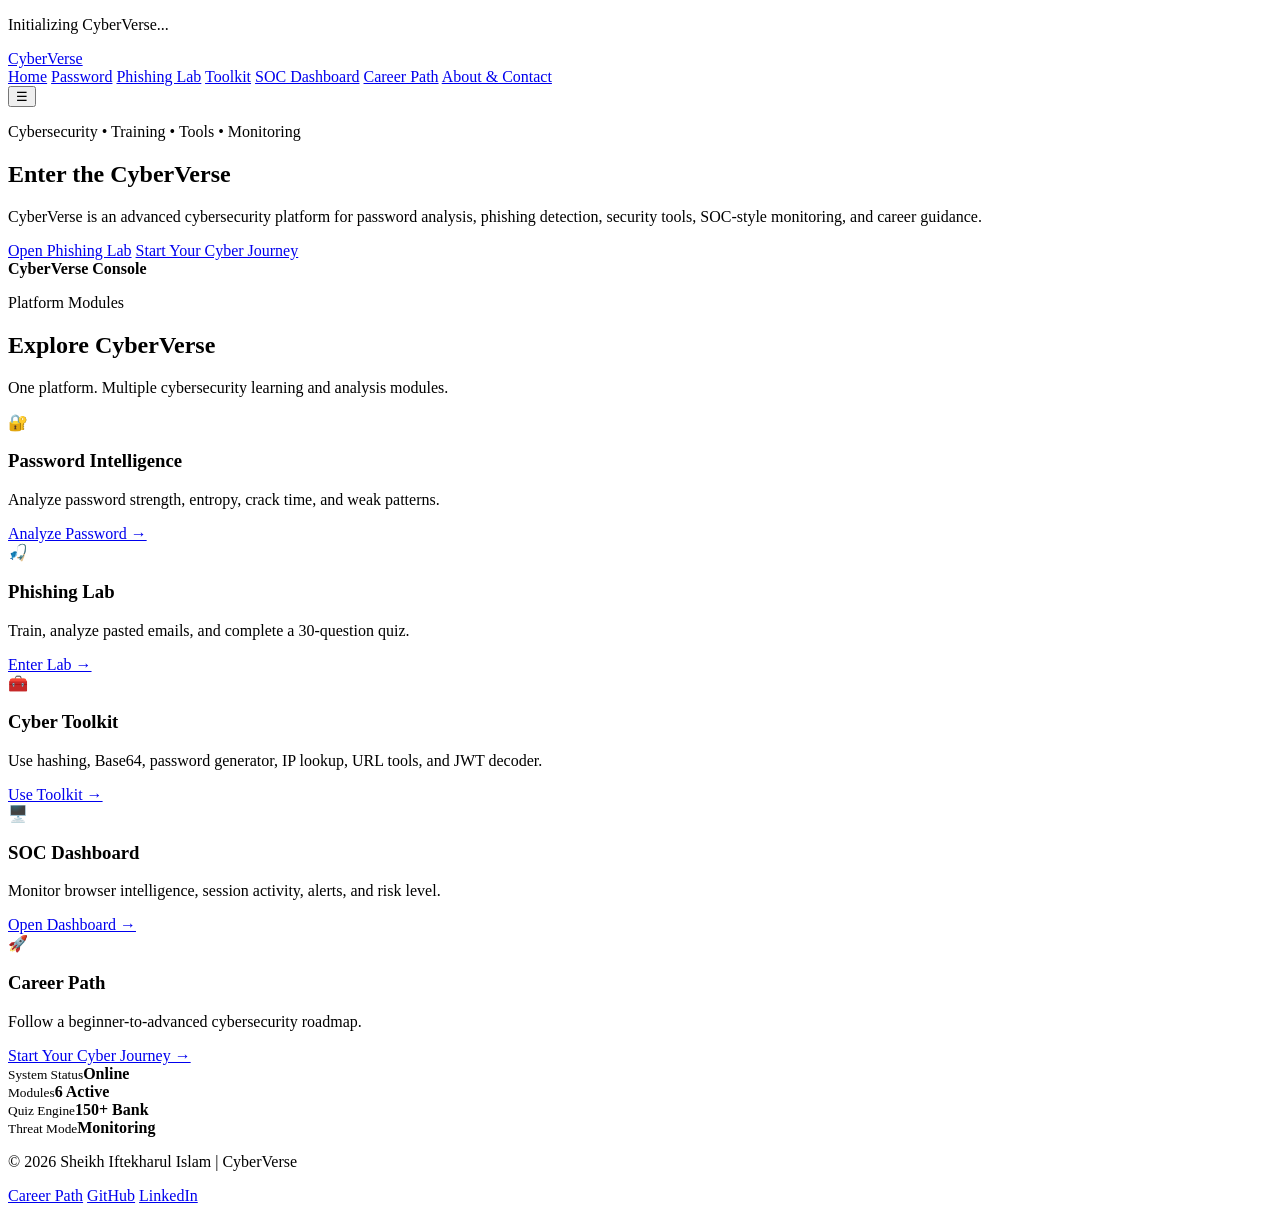
==== index.html @ 6dc7117b "Add files via upload" ====
<!DOCTYPE html>
<html lang="en">
<head>
  <meta charset="UTF-8" />
  <meta name="viewport" content="width=device-width, initicss/style.css" />
   <link rel="stylesheet" href="css/style.css" />
</head>
<body>
  <div id="loader">
    <div class="loader-ring"></div>
    <p>Initializing CyberVerse...</p>
  </div>

  <div class="cyber-bg"></div>
  <div class="scanline"></div>

  <header class="navbar">
    <a href="index.html" class="logo"><span class="logo-dot"></span>CyberVerse</a>

    <nav class="nav-links" id="navLinks">
      <a href="index.html" class="active">Home</a>
      <a href="password.html">Password</a>
      <a href="phishing.html">Phishing Lab</a>
      <a href="toolkit.html">Toolkit</a>
      <a href="dashboard.html">SOC Dashboard</a>
      <a href="career.html">Career Path</a>
      <a href="about-contact.html">About & Contact</a>
    </nav>

    <button class="menu-btn" id="menuBtn">☰</button>
  </header>

  <main>
    <section class="hero section">
      <div class="hero-content reveal">
        <p class="eyebrow">Cybersecurity • Training • Tools • Monitoring</p>
        <h1>Enter the <span>CyberVerse</span></h1>
        <p class="hero-text">
          CyberVerse is an advanced cybersecurity platform for password analysis,
          phishing detection, security tools, SOC-style monitoring, and career guidance.
        </p>

        <div class="hero-actions">
          <a href="phishing.html" class="btn primary">Open Phishing Lab</a>
          <a href="career.html" class="btn glow">Start Your Cyber Journey</a>
        </div>
      </div>

      <div class="hero-panel reveal">
        <div class="terminal">
          <div class="terminal-header">
            <span></span><span></span><span></span>
            <b>CyberVerse Console</b>
          </div>
          <pre id="terminalText"></pre>
        </div>
      </div>
    </section>

    <section class="section">
      <div class="section-title reveal">
        <p class="eyebrow">Platform Modules</p>
        <h2>Explore CyberVerse</h2>
        <p>One platform. Multiple cybersecurity learning and analysis modules.</p>
      </div>

      <div class="module-grid">
        <article class="module-card reveal">
          <div class="icon">🔐</div>
          <h3>Password Intelligence</h3>
          <p>Analyze password strength, entropy, crack time, and weak patterns.</p>
          <a href="password.html">Analyze Password →</a>
        </article>

        <article class="module-card reveal">
          <div class="icon">🎣</div>
          <h3>Phishing Lab</h3>
          <p>Train, analyze pasted emails, and complete a 30-question quiz.</p>
          <a href="phishing.html">Enter Lab →</a>
        </article>

        <article class="module-card reveal">
          <div class="icon">🧰</div>
          <h3>Cyber Toolkit</h3>
          <p>Use hashing, Base64, password generator, IP lookup, URL tools, and JWT decoder.</p>
          <a href="toolkit.html">Use Toolkit →</a>
        </article>

        <article class="module-card reveal">
          <div class="icon">🖥️</div>
          <h3>SOC Dashboard</h3>
          <p>Monitor browser intelligence, session activity, alerts, and risk level.</p>
          <a href="dashboard.html">Open Dashboard →</a>
        </article>

        <article class="module-card reveal featured">
          <div class="icon">🚀</div>
          <h3>Career Path</h3>
          <p>Follow a beginner-to-advanced cybersecurity roadmap.</p>
          <a href="career.html">Start Your Cyber Journey →</a>
        </article>
      </div>
    </section>

    <section class="section">
      <div class="status-strip reveal">
        <div><small>System Status</small><strong>Online</strong></div>
        <div><small>Modules</small><strong>6 Active</strong></div>
        <div><small>Quiz Engine</small><strong>150+ Bank</strong></div>
        <div><small>Threat Mode</small><strong>Monitoring</strong></div>
      </div>
    </section>
  </main>

  <footer class="footer">
    <p>© 2026 Sheikh Iftekharul Islam | CyberVerse</p>
    <div>
      <a href="career.html">Career Path</a>
      <a href="https://github.com/sheikhmahi4000/" target="_blank">GitHub</a>
      <a href="https://www.linkedin.com/in/sheikh-iftekharul-islam-87b0a2382/" target="_blank">LinkedIn</a>
    </div>
  </footer>

<script src="js/script.js"></script>
</body>
</html>
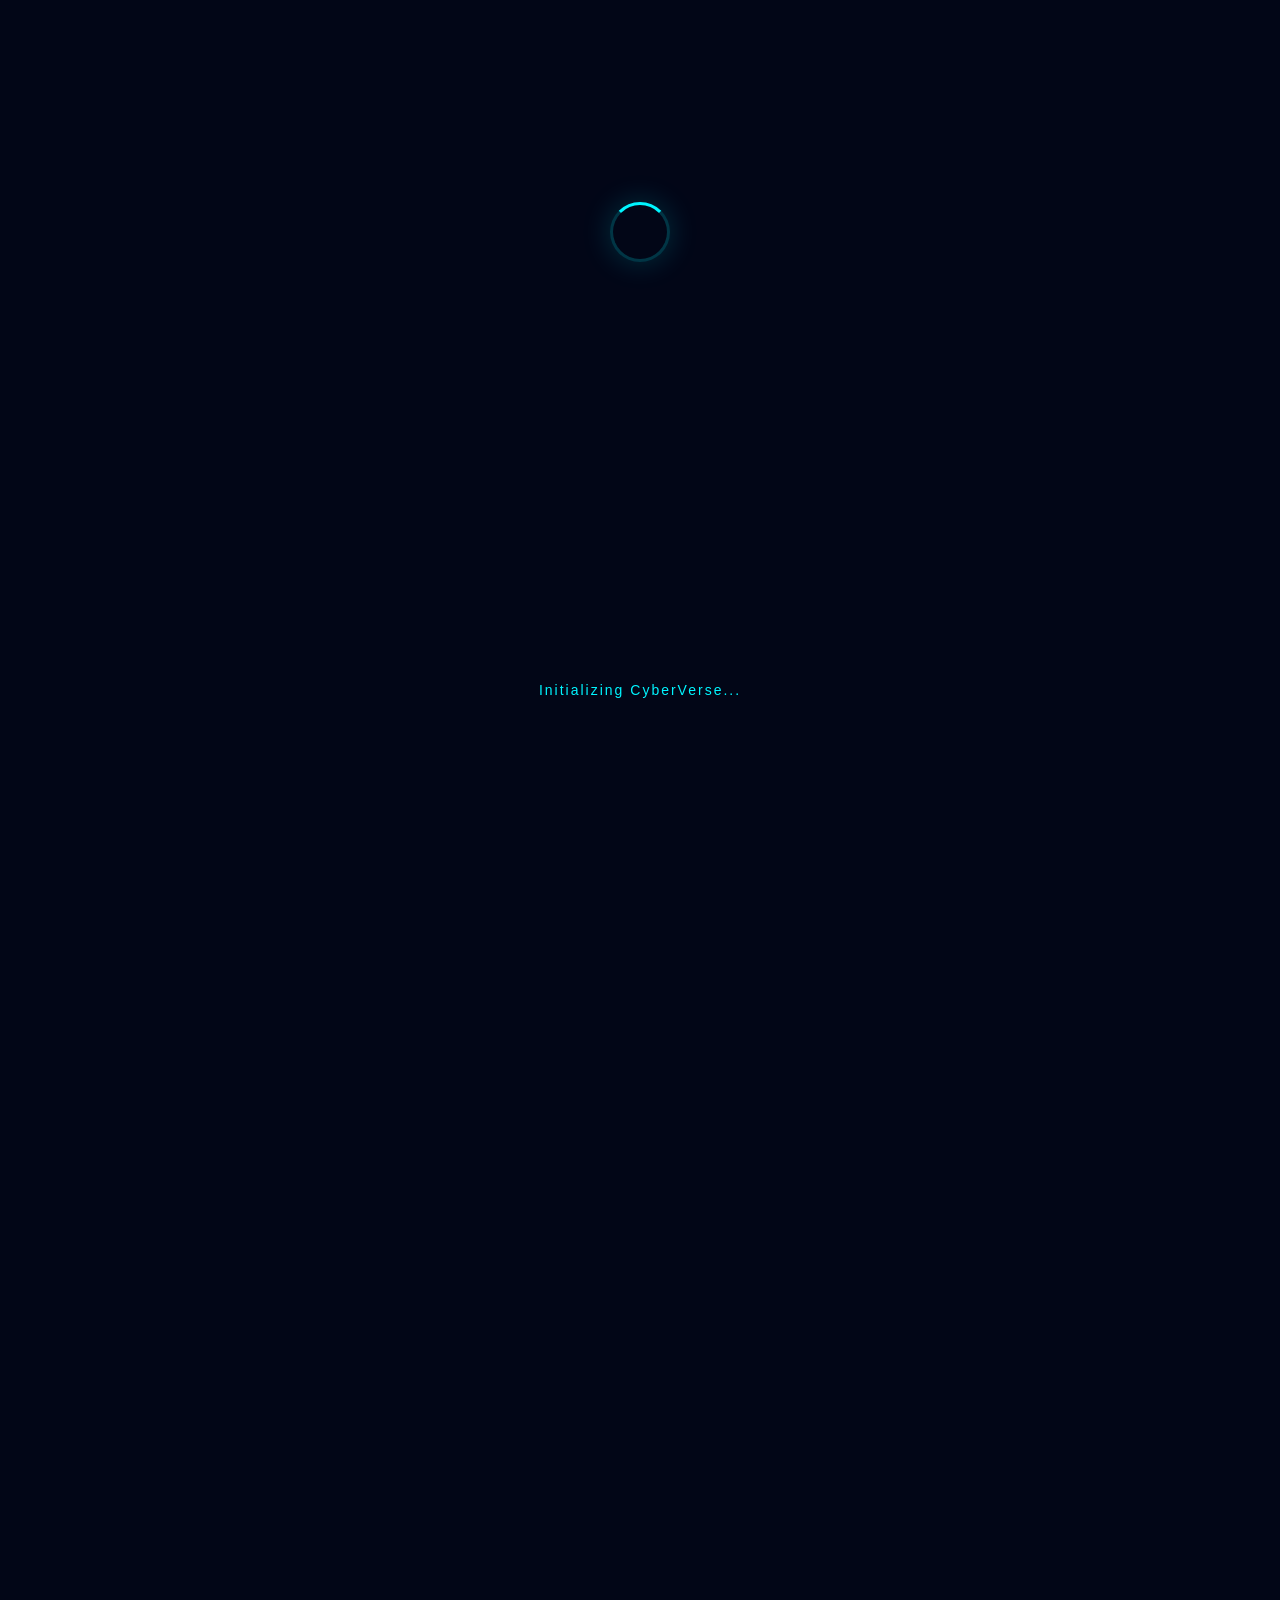
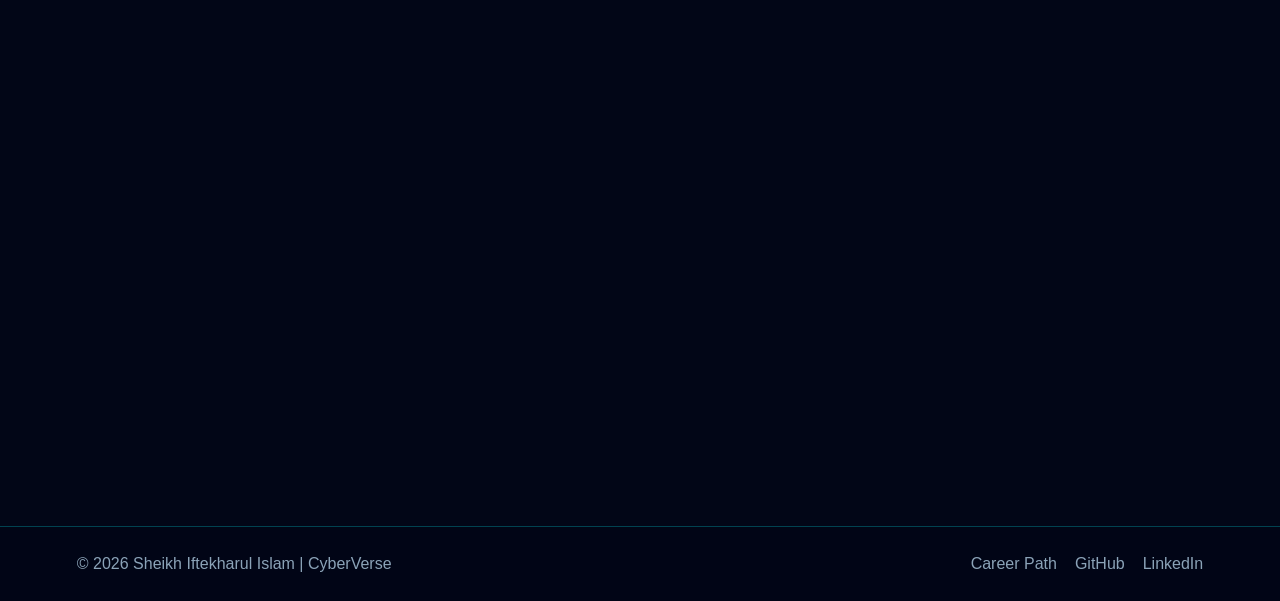
==== commit 729f55da: "Fix HTML structure and update stylesheet link" ====
--- a/index.html
+++ b/index.html
@@ -3,7 +3,7 @@
 <head>
   <meta charset="UTF-8" />
   <meta name="viewport" content="width=device-width, initicss/style.css" />
-   <link rel="stylesheet" href="css/style.css" />
+   <link rel="stylesheet" href="style.css" />
 </head>
 <body>
   <div id="loader">
@@ -123,4 +123,4 @@
 
 <script src="js/script.js"></script>
 </body>
-</html>+</html>
--- a/style.css
+++ b/style.css
@@ -0,0 +1,1290 @@
+:root {
+  --bg: #020617;
+  --bg-soft: #07111f;
+  --panel: rgba(8, 18, 35, 0.82);
+  --panel-strong: rgba(11, 25, 48, 0.96);
+
+  --cyan: #00f5ff;
+  --green: #00ff88;
+  --blue: #4f8cff;
+  --red: #ff3b6b;
+  --yellow: #ffd166;
+  --purple: #9d4edd;
+
+  --text: #e6f1ff;
+  --muted: #8ba3b8;
+  --border: rgba(0, 245, 255, 0.25);
+
+  --shadow: 0 0 30px rgba(0, 245, 255, 0.18);
+  --green-shadow: 0 0 30px rgba(0, 255, 136, 0.18);
+}
+
+/* =========================
+   RESET
+========================= */
+
+* {
+  margin: 0;
+  padding: 0;
+  box-sizing: border-box;
+}
+
+html {
+  scroll-behavior: smooth;
+}
+
+body {
+  font-family: Arial, Helvetica, sans-serif;
+  background: var(--bg);
+  color: var(--text);
+  min-height: 100vh;
+  overflow-x: hidden;
+}
+
+a {
+  color: inherit;
+  text-decoration: none;
+}
+
+button,
+input,
+textarea {
+  font-family: inherit;
+}
+
+button {
+  border: none;
+}
+
+ul {
+  list-style-position: inside;
+}
+
+/* =========================
+   BACKGROUND
+========================= */
+
+.cyber-bg {
+  position: fixed;
+  inset: 0;
+  z-index: -4;
+  background:
+    radial-gradient(circle at top left, rgba(0, 245, 255, 0.16), transparent 35%),
+    radial-gradient(circle at bottom right, rgba(0, 255, 136, 0.12), transparent 35%),
+    radial-gradient(circle at center, rgba(79, 140, 255, 0.08), transparent 45%),
+    linear-gradient(135deg, #020617, #041122);
+}
+
+.cyber-bg::before {
+  content: "";
+  position: absolute;
+  inset: 0;
+  background-image:
+    linear-gradient(rgba(0, 245, 255, 0.055) 1px, transparent 1px),
+    linear-gradient(90deg, rgba(0, 245, 255, 0.055) 1px, transparent 1px);
+  background-size: 45px 45px;
+  animation: gridMove 18s linear infinite;
+}
+
+.cyber-bg::after {
+  content: "";
+  position: absolute;
+  inset: 0;
+  background:
+    linear-gradient(120deg, transparent, rgba(0, 245, 255, 0.08), transparent);
+  transform: translateX(-100%);
+  animation: bgSweep 9s linear infinite;
+}
+
+.scanline {
+  position: fixed;
+  inset: 0;
+  pointer-events: none;
+  z-index: -3;
+  background: linear-gradient(
+    to bottom,
+    transparent,
+    rgba(0, 245, 255, 0.04),
+    transparent
+  );
+  background-size: 100% 8px;
+  animation: scan 8s linear infinite;
+}
+
+@keyframes gridMove {
+  from {
+    transform: translateY(0);
+  }
+
+  to {
+    transform: translateY(45px);
+  }
+}
+
+@keyframes bgSweep {
+  from {
+    transform: translateX(-100%);
+  }
+
+  to {
+    transform: translateX(100%);
+  }
+}
+
+@keyframes scan {
+  from {
+    background-position: 0 0;
+  }
+
+  to {
+    background-position: 0 100px;
+  }
+}
+
+/* =========================
+   LOADER
+========================= */
+
+#loader {
+  position: fixed;
+  inset: 0;
+  background: #020617;
+  z-index: 9999;
+  display: grid;
+  place-items: center;
+  gap: 15px;
+  transition: opacity 0.5s ease, visibility 0.5s ease;
+}
+
+#loader.hide {
+  opacity: 0;
+  visibility: hidden;
+}
+
+.loader-ring {
+  width: 60px;
+  height: 60px;
+  border: 3px solid rgba(0, 245, 255, 0.2);
+  border-top-color: var(--cyan);
+  border-radius: 50%;
+  animation: spin 1s linear infinite;
+  box-shadow: var(--shadow);
+}
+
+#loader p {
+  color: var(--cyan);
+  letter-spacing: 2px;
+  font-size: 14px;
+}
+
+@keyframes spin {
+  to {
+    transform: rotate(360deg);
+  }
+}
+
+/* =========================
+   NAVBAR
+========================= */
+
+.navbar {
+  position: sticky;
+  top: 0;
+  z-index: 100;
+  height: 76px;
+  padding: 0 6%;
+  display: flex;
+  align-items: center;
+  justify-content: space-between;
+  background: rgba(2, 6, 23, 0.78);
+  backdrop-filter: blur(18px);
+  border-bottom: 1px solid var(--border);
+}
+
+.logo {
+  font-size: 24px;
+  font-weight: 800;
+  color: var(--cyan);
+  display: flex;
+  align-items: center;
+  gap: 10px;
+  text-shadow: 0 0 18px rgba(0, 245, 255, 0.8);
+}
+
+.logo-dot {
+  width: 12px;
+  height: 12px;
+  background: var(--green);
+  border-radius: 50%;
+  box-shadow: 0 0 18px var(--green);
+  animation: dotPulse 2s infinite;
+}
+
+@keyframes dotPulse {
+  0%,
+  100% {
+    box-shadow: 0 0 10px var(--green);
+  }
+
+  50% {
+    box-shadow: 0 0 26px var(--green);
+  }
+}
+
+.nav-links {
+  display: flex;
+  gap: 20px;
+  align-items: center;
+}
+
+.nav-links a {
+  color: var(--muted);
+  font-size: 14px;
+  transition: 0.3s ease;
+  position: relative;
+}
+
+.nav-links a::after {
+  content: "";
+  position: absolute;
+  left: 0;
+  bottom: -8px;
+  width: 0;
+  height: 2px;
+  background: linear-gradient(90deg, var(--cyan), var(--green));
+  transition: 0.3s ease;
+}
+
+.nav-links a:hover,
+.nav-links a.active {
+  color: var(--cyan);
+  text-shadow: 0 0 12px var(--cyan);
+}
+
+.nav-links a:hover::after,
+.nav-links a.active::after {
+  width: 100%;
+}
+
+.menu-btn {
+  display: none;
+  background: transparent;
+  border: 1px solid var(--border);
+  color: var(--cyan);
+  font-size: 24px;
+  padding: 6px 12px;
+  border-radius: 10px;
+  cursor: pointer;
+}
+
+/* =========================
+   COMMON LAYOUT
+========================= */
+
+.section {
+  padding: 90px 6%;
+}
+
+.page-hero {
+  padding-bottom: 45px;
+}
+
+.section-title {
+  text-align: center;
+  max-width: 820px;
+  margin: 0 auto 45px;
+}
+
+.section-title h1,
+.section-title h2 {
+  font-size: clamp(34px, 5vw, 58px);
+  margin-bottom: 14px;
+  text-shadow: 0 0 20px rgba(0, 245, 255, 0.22);
+}
+
+.section-title p {
+  color: var(--muted);
+  line-height: 1.8;
+}
+
+.eyebrow {
+  color: var(--green);
+  text-transform: uppercase;
+  letter-spacing: 2px;
+  font-size: 13px;
+  margin-bottom: 14px;
+}
+
+.muted {
+  color: var(--muted);
+  line-height: 1.7;
+  margin-bottom: 18px;
+}
+
+.hidden {
+  display: none !important;
+}
+
+/* =========================
+   BUTTONS
+========================= */
+
+.btn {
+  display: inline-flex;
+  align-items: center;
+  justify-content: center;
+  padding: 13px 22px;
+  border-radius: 14px;
+  border: 1px solid var(--border);
+  color: var(--text);
+  background: rgba(8, 18, 35, 0.8);
+  transition: 0.3s ease;
+  cursor: pointer;
+  min-height: 45px;
+}
+
+.btn:hover {
+  transform: translateY(-3px);
+  box-shadow: var(--shadow);
+  border-color: var(--cyan);
+  color: var(--cyan);
+}
+
+.btn.primary {
+  background: linear-gradient(135deg, var(--cyan), var(--blue));
+  color: #020617;
+  border: none;
+  font-weight: 700;
+}
+
+.btn.primary:hover {
+  color: #020617;
+}
+
+.btn.glow {
+  border-color: var(--green);
+  color: var(--green);
+  box-shadow: 0 0 20px rgba(0, 255, 136, 0.15);
+  animation: pulseGlow 2.5s infinite;
+}
+
+@keyframes pulseGlow {
+  0%,
+  100% {
+    box-shadow: 0 0 14px rgba(0, 255, 136, 0.18);
+  }
+
+  50% {
+    box-shadow: 0 0 30px rgba(0, 255, 136, 0.5);
+  }
+}
+
+/* =========================
+   CARDS / PANELS
+========================= */
+
+.cyber-panel,
+.module-card,
+.mini-card,
+.roadmap-card,
+.tool-sidebar {
+  background: var(--panel);
+  border: 1px solid var(--border);
+  box-shadow: var(--shadow);
+  backdrop-filter: blur(16px);
+}
+
+.cyber-panel {
+  border-radius: 24px;
+  padding: 30px;
+  position: relative;
+  overflow: hidden;
+}
+
+.cyber-panel::before,
+.module-card::before,
+.roadmap-card::before {
+  content: "";
+  position: absolute;
+  inset: -2px;
+  background: linear-gradient(
+    120deg,
+    transparent,
+    rgba(0, 245, 255, 0.13),
+    transparent
+  );
+  transform: translateX(-120%);
+  transition: 0.7s ease;
+  pointer-events: none;
+}
+
+.cyber-panel:hover::before,
+.module-card:hover::before,
+.roadmap-card:hover::before {
+  transform: translateX(120%);
+}
+
+.cyber-panel h2 {
+  margin-bottom: 18px;
+  color: var(--cyan);
+}
+
+.cyber-panel h3 {
+  margin: 22px 0 12px;
+}
+
+/* =========================
+   FORMS
+========================= */
+
+.form-group {
+  margin-bottom: 20px;
+}
+
+label {
+  display: block;
+  color: var(--cyan);
+  margin-bottom: 9px;
+  font-size: 14px;
+}
+
+input,
+textarea,
+select {
+  width: 100%;
+  background: rgba(1, 8, 18, 0.9);
+  border: 1px solid rgba(0, 245, 255, 0.22);
+  color: var(--text);
+  border-radius: 14px;
+  padding: 14px 15px;
+  outline: none;
+  transition: 0.25s ease;
+}
+
+textarea {
+  resize: vertical;
+}
+
+input:focus,
+textarea:focus,
+select:focus {
+  border-color: var(--cyan);
+  box-shadow: 0 0 18px rgba(0, 245, 255, 0.18);
+}
+
+.input-row {
+  display: flex;
+  gap: 12px;
+}
+
+.input-row input {
+  flex: 1;
+}
+
+.two-column {
+  display: grid;
+  grid-template-columns: 1fr 1fr;
+  gap: 22px;
+  margin: 18px 0;
+}
+
+/* =========================
+   HOME PAGE
+========================= */
+
+.hero {
+  min-height: calc(100vh - 76px);
+  display: grid;
+  grid-template-columns: 1.1fr 0.9fr;
+  align-items: center;
+  gap: 45px;
+}
+
+.hero-content h1 {
+  font-size: clamp(44px, 7vw, 86px);
+  line-height: 1.05;
+  margin-bottom: 22px;
+}
+
+.hero-content h1 span {
+  color: var(--cyan);
+  text-shadow: 0 0 28px rgba(0, 245, 255, 0.85);
+}
+
+.hero-text {
+  color: var(--muted);
+  font-size: 18px;
+  line-height: 1.8;
+  max-width: 700px;
+}
+
+.hero-actions {
+  display: flex;
+  gap: 18px;
+  flex-wrap: wrap;
+  margin-top: 24px;
+}
+
+.hero-panel {
+  background: var(--panel);
+  border: 1px solid var(--border);
+  border-radius: 24px;
+  padding: 20px;
+  box-shadow: var(--shadow);
+  position: relative;
+  overflow: hidden;
+}
+
+.terminal {
+  background: rgba(1, 8, 18, 0.96);
+  border: 1px solid rgba(0, 255, 136, 0.25);
+  border-radius: 18px;
+  overflow: hidden;
+}
+
+.terminal-header {
+  padding: 14px;
+  display: flex;
+  align-items: center;
+  gap: 8px;
+  border-bottom: 1px solid rgba(0, 245, 255, 0.18);
+}
+
+.terminal-header span {
+  width: 10px;
+  height: 10px;
+  border-radius: 50%;
+}
+
+.terminal-header span:nth-child(1) {
+  background: #ff5f56;
+}
+
+.terminal-header span:nth-child(2) {
+  background: #ffbd2e;
+}
+
+.terminal-header span:nth-child(3) {
+  background: #27c93f;
+}
+
+.terminal-header b {
+  margin-left: 12px;
+  color: var(--cyan);
+  font-size: 14px;
+}
+
+.terminal pre {
+  min-height: 340px;
+  padding: 22px;
+  color: var(--green);
+  white-space: pre-wrap;
+  line-height: 1.7;
+  font-size: 14px;
+}
+
+.module-grid {
+  display: grid;
+  grid-template-columns: repeat(3, 1fr);
+  gap: 25px;
+}
+
+.module-card {
+  border-radius: 22px;
+  padding: 28px;
+  min-height: 260px;
+  transition: 0.35s ease;
+  position: relative;
+  overflow: hidden;
+}
+
+.module-card::after {
+  content: "";
+  position: absolute;
+  inset: auto 0 0 0;
+  height: 4px;
+  background: linear-gradient(90deg, var(--cyan), var(--green));
+  transform: scaleX(0);
+  transform-origin: left;
+  transition: 0.35s ease;
+}
+
+.module-card:hover {
+  transform: translateY(-8px);
+  border-color: var(--cyan);
+}
+
+.module-card:hover::after {
+  transform: scaleX(1);
+}
+
+.module-card .icon {
+  font-size: 38px;
+  margin-bottom: 18px;
+}
+
+.module-card h3 {
+  font-size: 22px;
+  margin-bottom: 14px;
+}
+
+.module-card p {
+  color: var(--muted);
+  line-height: 1.7;
+  margin-bottom: 22px;
+}
+
+.module-card a {
+  color: var(--cyan);
+  font-weight: 700;
+}
+
+.module-card.featured {
+  border-color: rgba(0, 255, 136, 0.4);
+  box-shadow: var(--green-shadow);
+}
+
+.status-strip {
+  display: grid;
+  grid-template-columns: repeat(4, 1fr);
+  background: var(--panel);
+  border: 1px solid var(--border);
+  border-radius: 24px;
+  overflow: hidden;
+  box-shadow: var(--shadow);
+}
+
+.status-strip div {
+  padding: 28px;
+  border-right: 1px solid var(--border);
+}
+
+.status-strip div:last-child {
+  border-right: none;
+}
+
+.status-strip small {
+  display: block;
+  color: var(--muted);
+  margin-bottom: 8px;
+}
+
+.status-strip strong {
+  color: var(--green);
+  font-size: 22px;
+  text-shadow: 0 0 12px rgba(0, 255, 136, 0.5);
+}
+
+/* =========================
+   PASSWORD PAGE
+========================= */
+
+.tool-layout {
+  display: grid;
+  grid-template-columns: 1.1fr 0.9fr;
+  gap: 28px;
+  align-items: start;
+}
+
+.strength-box {
+  margin: 24px 0;
+}
+
+.strength-top,
+.quiz-top {
+  display: flex;
+  justify-content: space-between;
+  gap: 16px;
+  margin-bottom: 12px;
+}
+
+.strength-top strong,
+.quiz-top span:last-child {
+  color: var(--green);
+}
+
+.progress-track {
+  height: 12px;
+  width: 100%;
+  background: rgba(139, 163, 184, 0.14);
+  border-radius: 999px;
+  overflow: hidden;
+  border: 1px solid rgba(0, 245, 255, 0.18);
+}
+
+.progress-fill {
+  height: 100%;
+  width: 0%;
+  background: linear-gradient(90deg, var(--red), var(--yellow), var(--green));
+  box-shadow: 0 0 18px rgba(0, 255, 136, 0.4);
+  transition: width 0.35s ease;
+}
+
+.result-grid,
+.analysis-grid,
+.dashboard-grid {
+  display: grid;
+  grid-template-columns: repeat(3, 1fr);
+  gap: 18px;
+  margin: 22px 0;
+}
+
+.dashboard-grid {
+  grid-template-columns: repeat(4, 1fr);
+}
+
+.mini-card {
+  border-radius: 18px;
+  padding: 22px;
+  transition: 0.3s ease;
+}
+
+.mini-card:hover {
+  transform: translateY(-5px);
+  border-color: var(--cyan);
+}
+
+.mini-card small {
+  display: block;
+  color: var(--muted);
+  margin-bottom: 9px;
+}
+
+.mini-card strong {
+  color: var(--green);
+  font-size: 22px;
+}
+
+.check-list {
+  color: var(--muted);
+  line-height: 1.9;
+}
+
+.check-list li {
+  margin-bottom: 8px;
+}
+
+.terminal-output {
+  margin-top: 20px;
+  background: rgba(1, 8, 18, 0.92);
+  border: 1px solid rgba(0, 255, 136, 0.22);
+  border-radius: 16px;
+  padding: 18px;
+  color: var(--green);
+  line-height: 1.7;
+  min-height: 70px;
+  white-space: pre-wrap;
+  overflow-wrap: anywhere;
+}
+
+/* =========================
+   PHISHING PAGE
+========================= */
+
+.trainer-card {
+  margin: 22px 0;
+  padding: 24px;
+  border-radius: 20px;
+  background: rgba(1, 8, 18, 0.8);
+  border: 1px solid rgba(0, 245, 255, 0.2);
+}
+
+.trainer-card h3 {
+  color: var(--cyan);
+  margin-bottom: 12px;
+}
+
+.trainer-card p {
+  color: var(--muted);
+  line-height: 1.8;
+}
+
+.quiz-box {
+  margin-top: 24px;
+  animation: fadeUp 0.4s ease;
+}
+
+.quiz-box h3 {
+  margin: 22px 0;
+  font-size: 24px;
+}
+
+.quiz-options {
+  display: grid;
+  grid-template-columns: 1fr 1fr;
+  gap: 14px;
+}
+
+.quiz-options button {
+  padding: 16px;
+  border-radius: 14px;
+  cursor: pointer;
+  color: var(--text);
+  background: rgba(1, 8, 18, 0.9);
+  border: 1px solid rgba(0, 245, 255, 0.22);
+  transition: 0.25s ease;
+  text-align: left;
+}
+
+.quiz-options button:hover {
+  border-color: var(--cyan);
+  color: var(--cyan);
+  box-shadow: var(--shadow);
+}
+
+.quiz-options button.correct {
+  border-color: var(--green);
+  color: var(--green);
+  box-shadow: 0 0 22px rgba(0, 255, 136, 0.22);
+}
+
+.quiz-options button.wrong {
+  border-color: var(--red);
+  color: var(--red);
+  box-shadow: 0 0 22px rgba(255, 59, 107, 0.22);
+}
+
+.quiz-result {
+  margin-top: 28px;
+  animation: fadeUp 0.5s ease;
+}
+
+.quiz-result h2 {
+  color: var(--cyan);
+  text-transform: uppercase;
+  letter-spacing: 2px;
+  margin-bottom: 20px;
+}
+
+@keyframes fadeUp {
+  from {
+    opacity: 0;
+    transform: translateY(18px);
+  }
+
+  to {
+    opacity: 1;
+    transform: translateY(0);
+  }
+}
+
+/* =========================
+   TOOLKIT PAGE
+========================= */
+
+.toolkit-layout {
+  display: grid;
+  grid-template-columns: 280px 1fr;
+  gap: 28px;
+  align-items: start;
+}
+
+.tool-sidebar {
+  border-radius: 22px;
+  padding: 18px;
+  position: sticky;
+  top: 96px;
+}
+
+.tool-tab {
+  width: 100%;
+  padding: 14px 16px;
+  margin-bottom: 10px;
+  border-radius: 13px;
+  cursor: pointer;
+  background: rgba(1, 8, 18, 0.85);
+  color: var(--muted);
+  border: 1px solid transparent;
+  transition: 0.25s ease;
+  text-align: left;
+}
+
+.tool-tab:hover,
+.tool-tab.active {
+  color: var(--cyan);
+  border-color: var(--border);
+  box-shadow: var(--shadow);
+}
+
+.tool-screen {
+  display: none;
+}
+
+.tool-screen.active {
+  display: block;
+  animation: fadeUp 0.35s ease;
+}
+
+/* =========================
+   SOC DASHBOARD
+========================= */
+
+.soc-layout {
+  display: grid;
+  grid-template-columns: 1fr 1fr;
+  gap: 28px;
+  align-items: start;
+}
+
+.intel-list {
+  list-style: none;
+  color: var(--muted);
+}
+
+.intel-list li {
+  display: flex;
+  justify-content: space-between;
+  gap: 14px;
+  padding: 14px 0;
+  border-bottom: 1px solid rgba(0, 245, 255, 0.13);
+}
+
+.intel-list span {
+  color: var(--muted);
+}
+
+.intel-list strong {
+  color: var(--green);
+  text-align: right;
+}
+
+.log-box {
+  max-height: 330px;
+  overflow-y: auto;
+}
+
+.alert-list {
+  display: grid;
+  gap: 14px;
+}
+
+.alert-item {
+  padding: 16px;
+  border-radius: 14px;
+  background: rgba(1, 8, 18, 0.85);
+  border: 1px solid rgba(0, 245, 255, 0.18);
+  color: var(--muted);
+  cursor: pointer;
+  transition: 0.25s ease;
+}
+
+.alert-item:hover {
+  border-color: var(--cyan);
+  color: var(--cyan);
+  box-shadow: var(--shadow);
+}
+
+.alert-item strong {
+  color: var(--yellow);
+}
+
+/* =========================
+   CAREER PAGE
+========================= */
+
+.roadmap {
+  position: relative;
+  display: grid;
+  gap: 26px;
+}
+
+.roadmap::before {
+  content: "";
+  position: absolute;
+  left: 24px;
+  top: 10px;
+  bottom: 10px;
+  width: 3px;
+  background: linear-gradient(var(--green), var(--cyan), var(--red));
+  box-shadow: 0 0 20px rgba(0, 245, 255, 0.4);
+}
+
+.roadmap-card {
+  position: relative;
+  margin-left: 58px;
+  border-radius: 24px;
+  padding: 30px;
+  overflow: hidden;
+  transition: 0.35s ease;
+}
+
+.roadmap-card:hover {
+  transform: translateX(8px);
+  border-color: var(--cyan);
+}
+
+.roadmap-card::after {
+  content: "";
+  position: absolute;
+  left: -47px;
+  top: 32px;
+  width: 18px;
+  height: 18px;
+  border-radius: 50%;
+  background: var(--cyan);
+  box-shadow: 0 0 22px var(--cyan);
+}
+
+.roadmap-level {
+  display: inline-block;
+  padding: 8px 13px;
+  border-radius: 999px;
+  margin-bottom: 14px;
+  font-size: 13px;
+  font-weight: 700;
+}
+
+.roadmap-level.beginner {
+  color: var(--green);
+  border: 1px solid rgba(0, 255, 136, 0.4);
+}
+
+.roadmap-level.intermediate {
+  color: var(--yellow);
+  border: 1px solid rgba(255, 209, 102, 0.4);
+}
+
+.roadmap-level.advanced {
+  color: var(--red);
+  border: 1px solid rgba(255, 59, 107, 0.4);
+}
+
+.roadmap-card h2 {
+  margin-bottom: 12px;
+  color: var(--cyan);
+}
+
+.roadmap-card p {
+  color: var(--muted);
+  margin-bottom: 14px;
+  line-height: 1.7;
+}
+
+/* =========================
+   ABOUT & CONTACT
+========================= */
+
+.about-layout {
+  display: grid;
+  grid-template-columns: 1fr 1fr;
+  gap: 28px;
+  align-items: start;
+}
+
+.cyber-panel p {
+  color: var(--muted);
+  line-height: 1.8;
+  margin-bottom: 15px;
+}
+
+.identity-box {
+  padding: 18px;
+  background: rgba(1, 8, 18, 0.8);
+  border: 1px solid rgba(0, 245, 255, 0.18);
+  border-radius: 16px;
+  margin-bottom: 20px;
+}
+
+.identity-box p {
+  margin-bottom: 8px;
+}
+
+.identity-box strong {
+  color: var(--cyan);
+}
+
+.social-box {
+  margin-top: 22px;
+  display: flex;
+  gap: 14px;
+  flex-wrap: wrap;
+}
+
+.social-box a {
+  padding: 12px 18px;
+  border-radius: 14px;
+  border: 1px solid var(--border);
+  color: var(--cyan);
+  transition: 0.25s ease;
+}
+
+.social-box a:hover {
+  box-shadow: var(--shadow);
+  transform: translateY(-3px);
+}
+
+/* =========================
+   FOOTER
+========================= */
+
+.footer {
+  padding: 28px 6%;
+  border-top: 1px solid var(--border);
+  background: rgba(2, 6, 23, 0.85);
+  display: flex;
+  justify-content: space-between;
+  gap: 20px;
+  flex-wrap: wrap;
+}
+
+.footer p {
+  color: var(--muted);
+}
+
+.footer div {
+  display: flex;
+  gap: 18px;
+  flex-wrap: wrap;
+}
+
+.footer a {
+  color: var(--muted);
+  transition: 0.3s ease;
+}
+
+.footer a:hover {
+  color: var(--cyan);
+  text-shadow: 0 0 12px var(--cyan);
+}
+
+/* =========================
+   SCROLL REVEAL
+========================= */
+
+.reveal {
+  opacity: 0;
+  transform: translateY(30px);
+  transition: 0.8s ease;
+}
+
+.reveal.show {
+  opacity: 1;
+  transform: translateY(0);
+}
+
+/* =========================
+   RESPONSIVE
+========================= */
+
+@media (max-width: 1100px) {
+  .nav-links {
+    gap: 14px;
+  }
+
+  .nav-links a {
+    font-size: 13px;
+  }
+
+  .module-grid {
+    grid-template-columns: 1fr 1fr;
+  }
+
+  .hero,
+  .tool-layout,
+  .soc-layout,
+  .about-layout {
+    grid-template-columns: 1fr;
+  }
+
+  .dashboard-grid,
+  .result-grid,
+  .analysis-grid {
+    grid-template-columns: 1fr 1fr;
+  }
+
+  .toolkit-layout {
+    grid-template-columns: 1fr;
+  }
+
+  .tool-sidebar {
+    position: static;
+  }
+}
+
+@media (max-width: 880px) {
+  .menu-btn {
+    display: block;
+  }
+
+  .nav-links {
+    position: absolute;
+    top: 76px;
+    right: 6%;
+    width: 280px;
+    flex-direction: column;
+    align-items: flex-start;
+    background: var(--panel-strong);
+    border: 1px solid var(--border);
+    border-radius: 18px;
+    padding: 22px;
+    box-shadow: var(--shadow);
+    display: none;
+  }
+
+  .nav-links.open {
+    display: flex;
+  }
+
+  .status-strip {
+    grid-template-columns: 1fr 1fr;
+  }
+
+  .two-column {
+    grid-template-columns: 1fr;
+  }
+
+  .quiz-options {
+    grid-template-columns: 1fr;
+  }
+}
+
+@media (max-width: 640px) {
+  .section {
+    padding: 70px 5%;
+  }
+
+  .navbar {
+    padding: 0 5%;
+  }
+
+  .logo {
+    font-size: 21px;
+  }
+
+  .hero-content h1 {
+    font-size: 44px;
+  }
+
+  .module-grid,
+  .status-strip,
+  .dashboard-grid,
+  .result-grid,
+  .analysis-grid {
+    grid-template-columns: 1fr;
+  }
+
+  .status-strip div {
+    border-right: none;
+    border-bottom: 1px solid var(--border);
+  }
+
+  .input-row {
+    flex-direction: column;
+  }
+
+  .footer {
+    padding: 25px 5%;
+  }
+
+  .roadmap::before {
+    left: 12px;
+  }
+
+  .roadmap-card {
+    margin-left: 36px;
+  }
+
+  .roadmap-card::after {
+    left: -33px;
+  }
+}
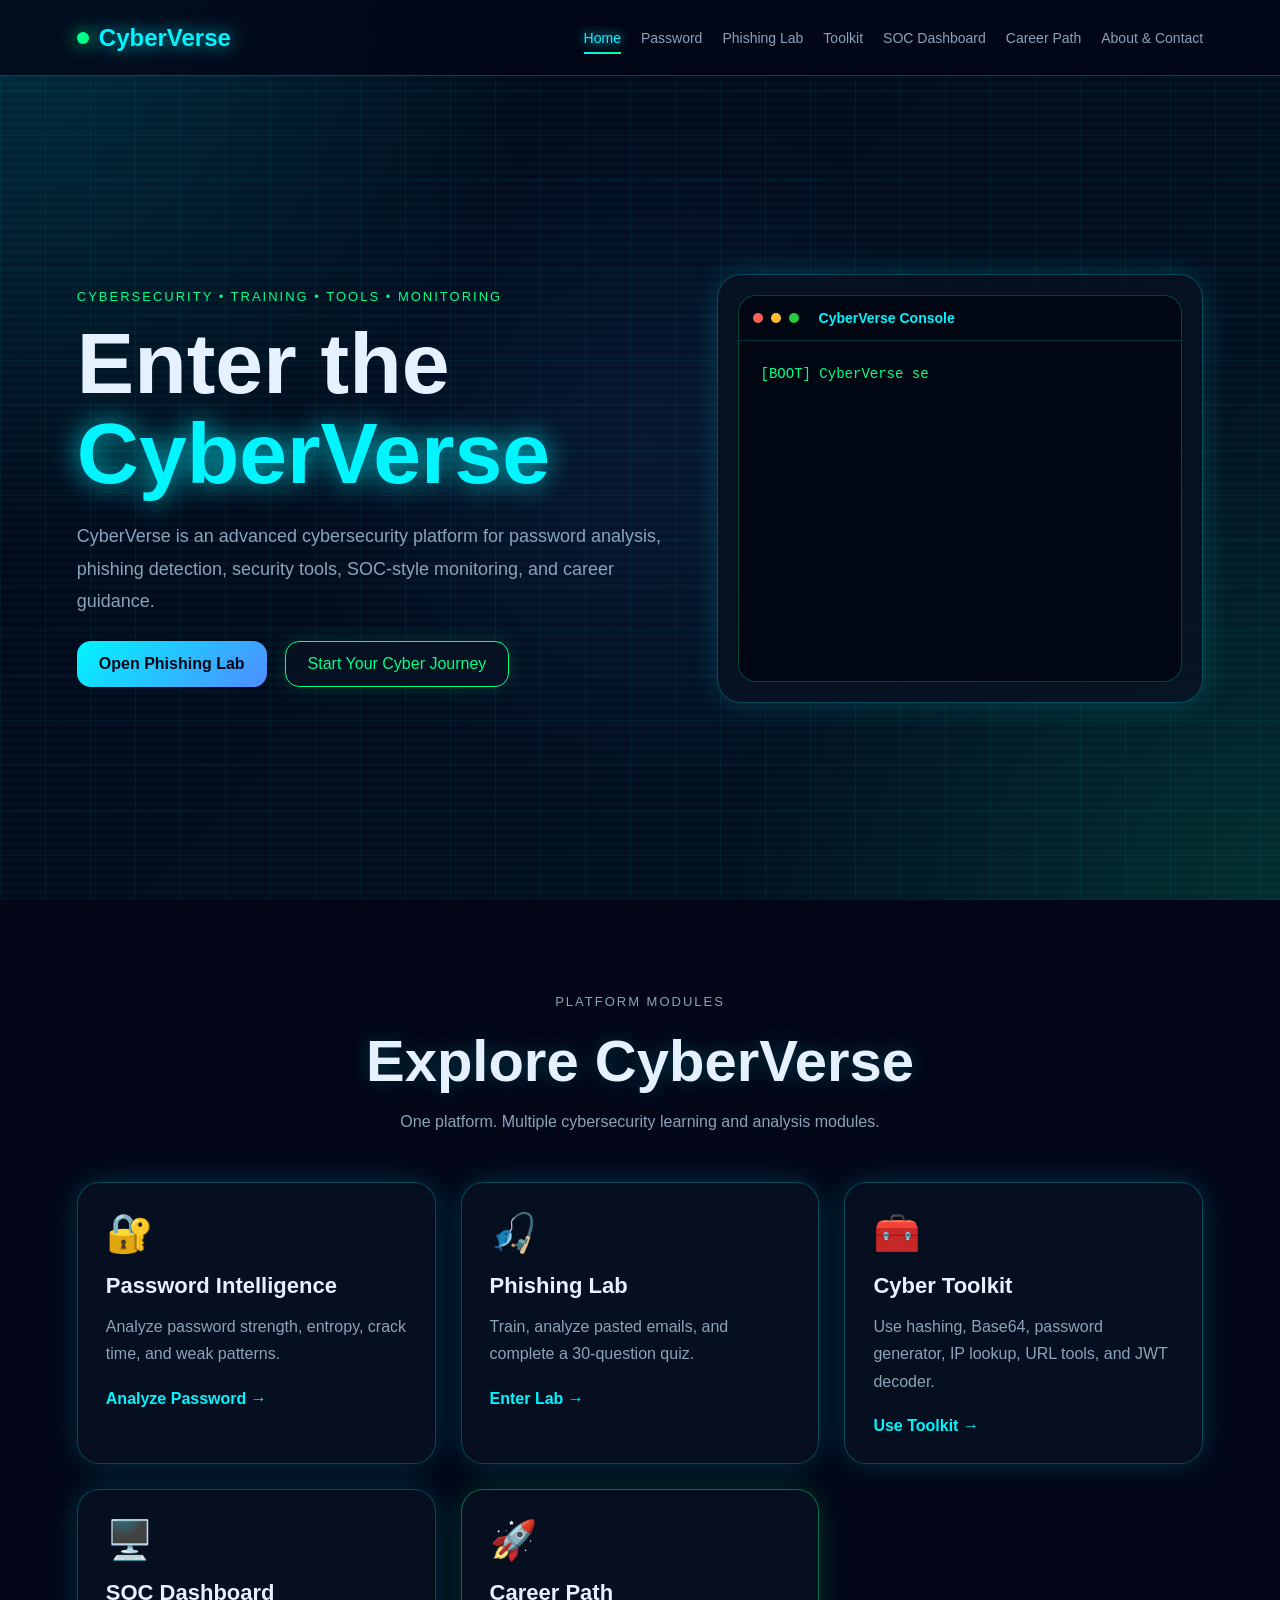
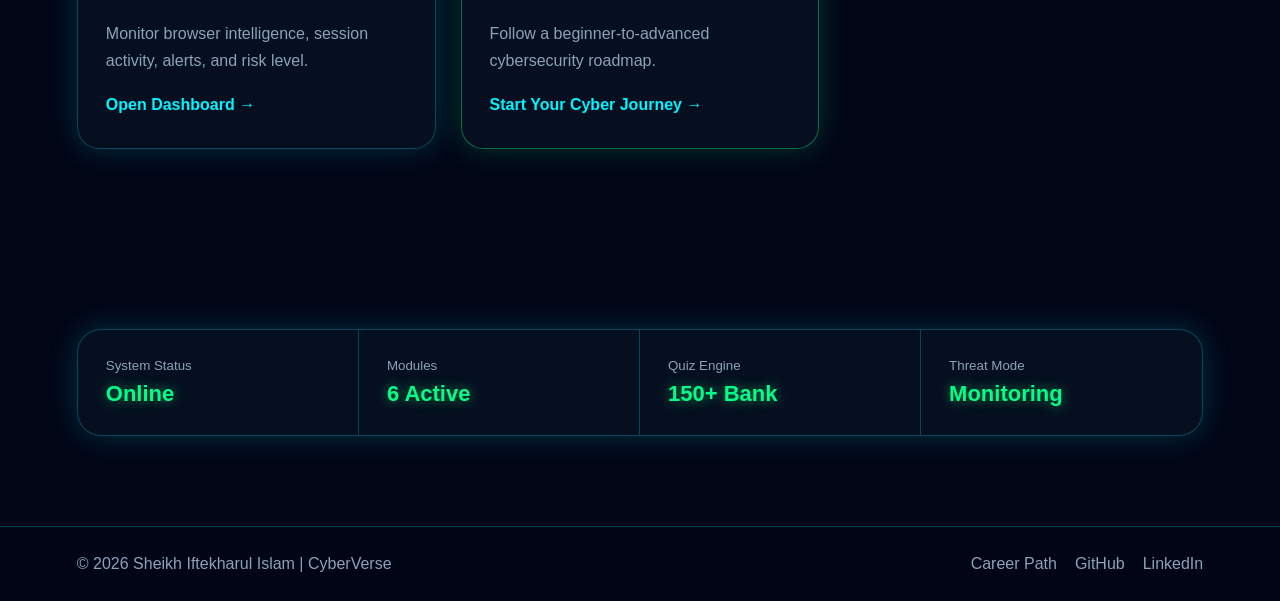
==== commit 69b3b959: "Update index.html" ====
--- a/index.html
+++ b/index.html
@@ -2,7 +2,7 @@
 <html lang="en">
 <head>
   <meta charset="UTF-8" />
-  <meta name="viewport" content="width=device-width, initicss/style.css" />
+  <meta name="viewport" content="width=device-width, initial-scale=1.0" />
    <link rel="stylesheet" href="style.css" />
 </head>
 <body>
@@ -121,6 +121,6 @@
     </div>
   </footer>
 
-<script src="js/script.js"></script>
+<script src="script.js"></script>
 </body>
 </html>
